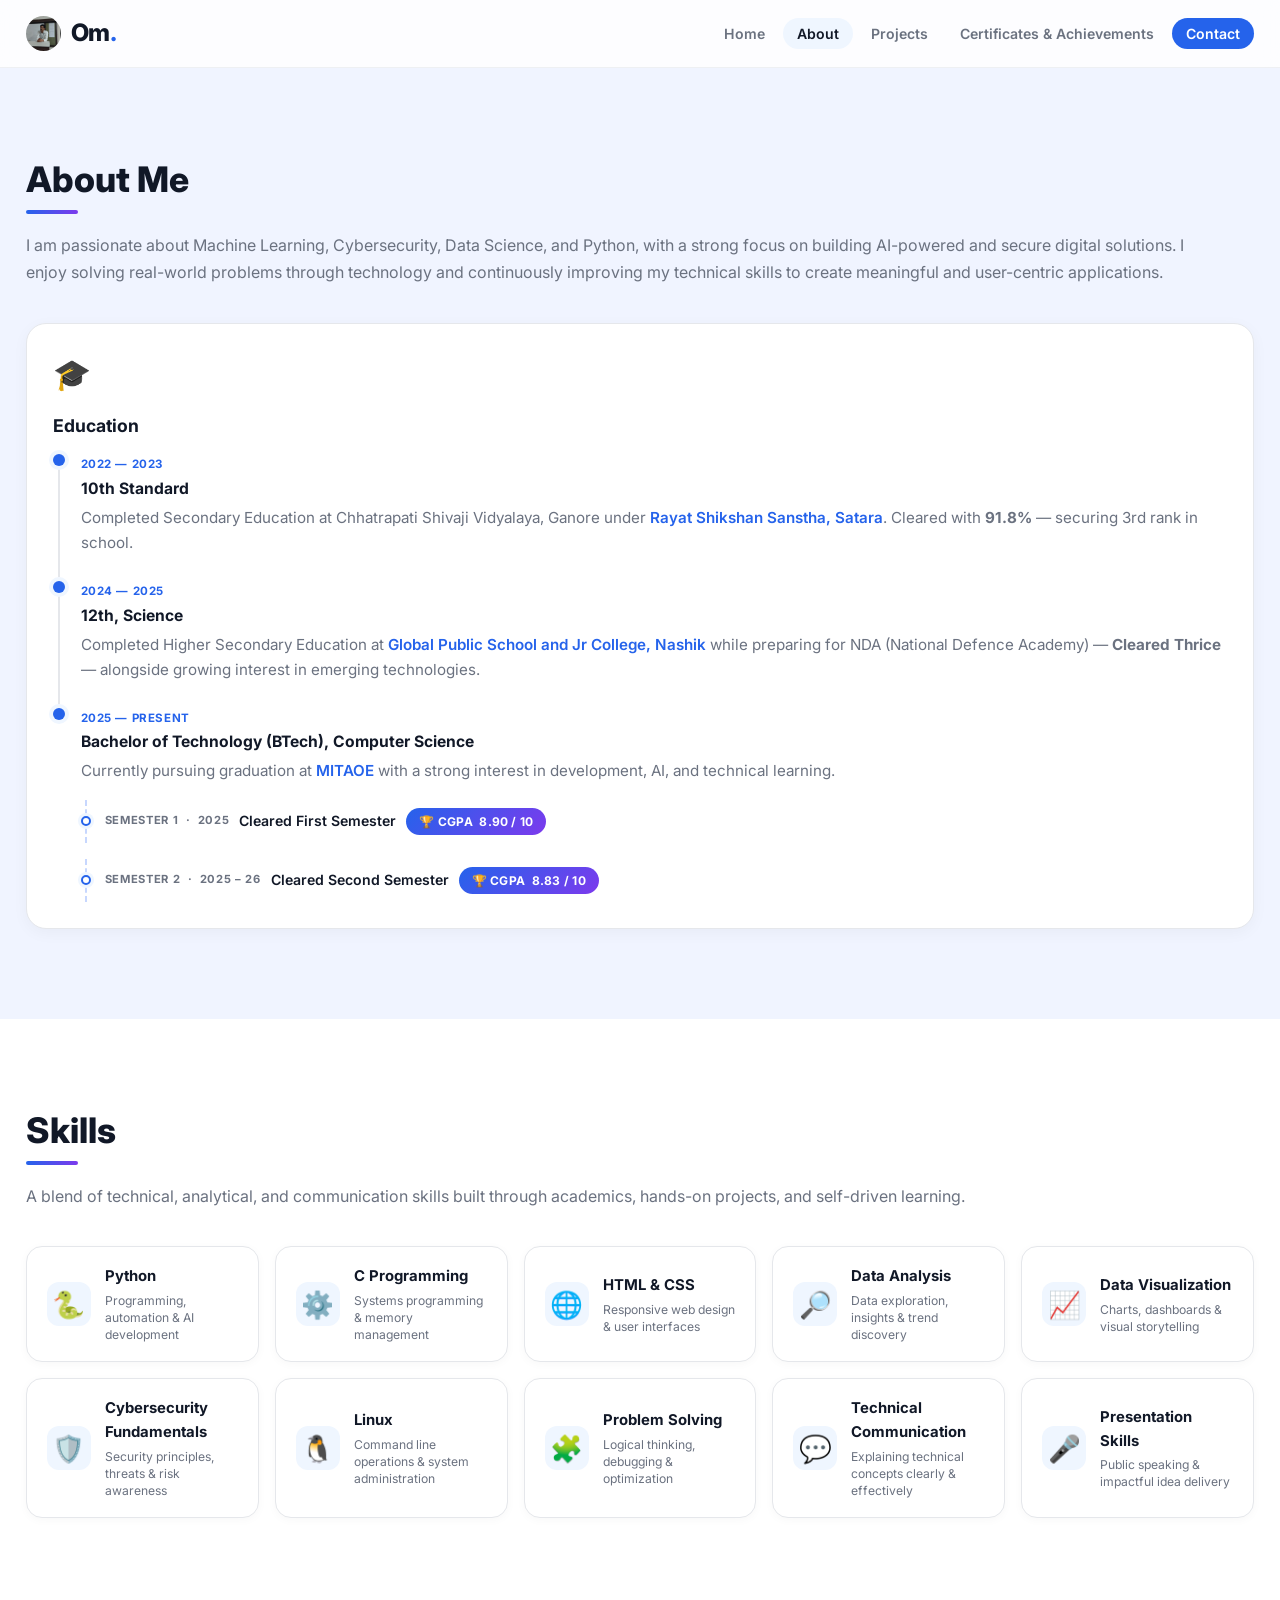
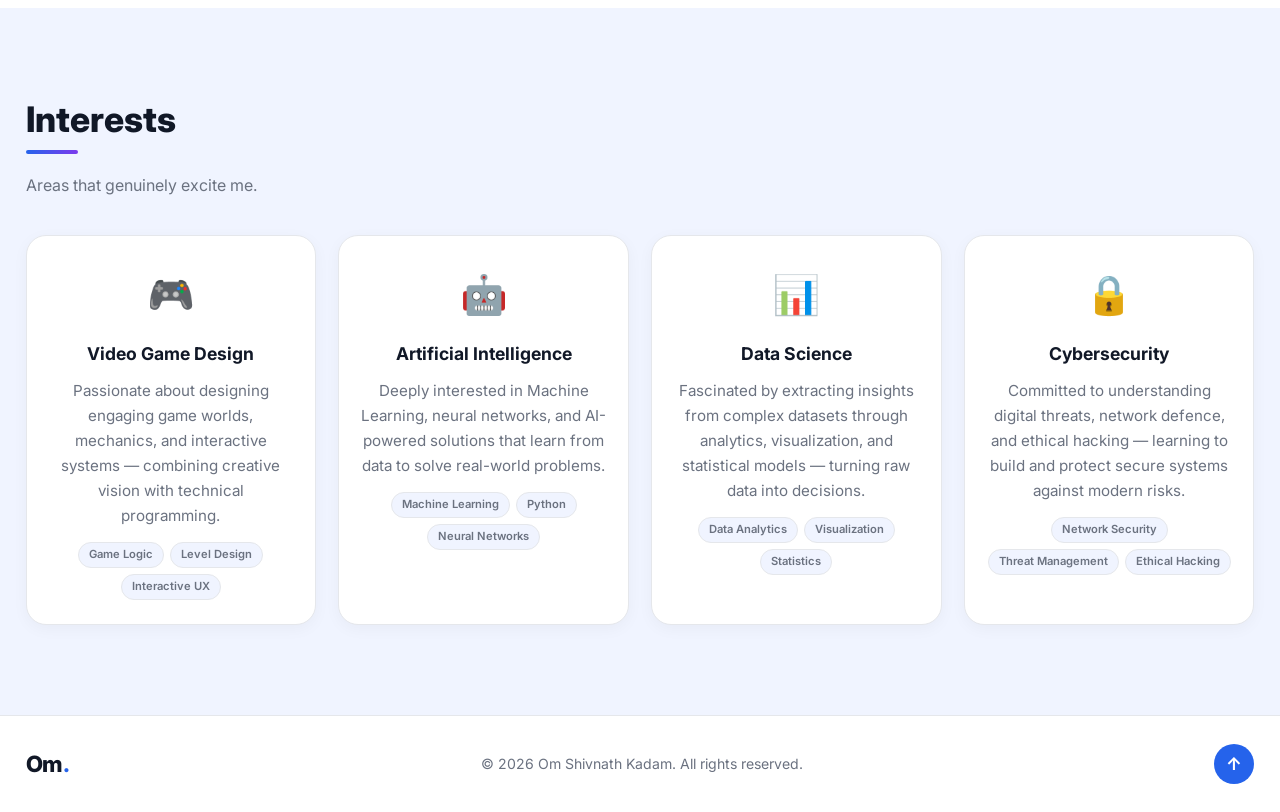
==== about.html @ 6ec116a8 "updated the final chnages" ====
<!DOCTYPE html>
<html lang="en">
<head>
  <meta charset="UTF-8" />
  <meta name="viewport" content="width=device-width, initial-scale=1.0" />
  <title>About | Om Shivnath Kadam</title>
  <link rel="preconnect" href="https://fonts.googleapis.com" />
  <link rel="preconnect" href="https://fonts.gstatic.com" crossorigin />
  <link href="https://fonts.googleapis.com/css2?family=Inter:wght@400;500;600;700;800&display=swap" rel="stylesheet" />
  <link rel="stylesheet" href="style.css" />
</head>
<body>

  <nav class="navbar" id="navbar">
    <div class="container nav-inner">
          <!-- Logo + Profile Image -->
    <div class="nav-brand">
      <img src="IMG-20251212-WA0064.jpg"
           alt="Om Kadam"
           class="nav-profile-img">
      <a href="index.html" class="nav-logo">Om<span>.</span></a>
    </div>
      <ul class="nav-links" id="navLinks">
        <li><a href="index.html">Home</a></li>
        <li><a href="about.html" class="active-link">About</a></li>
        <li><a href="projects.html">Projects</a></li>
        <li><a href="certificates.html">Certificates &amp; Achievements</a></li>
        <li><a href="contact.html" class="nav-cta">Contact</a></li>
      </ul>
      <button class="nav-toggle" id="navToggle" aria-label="Toggle navigation">
        <span></span><span></span><span></span>
      </button>
    </div>
  </nav>

  <!-- ABOUT / EDUCATION -->
  <section id="about">
    <div class="container">
      <div class="section-header">
        <h2 class="section-title">About Me</h2>
        <div class="title-underline"></div>
      </div>
      <p class="section-subtext">
        I am passionate about Machine Learning, Cybersecurity, Data Science, and Python, with a strong focus on building AI-powered and secure digital solutions.
        I enjoy solving real-world problems through technology and continuously improving my technical skills to create meaningful and user-centric applications.
      </p>
      <div class="grid grid-2">
        <div class="card card-hover card-full">
          <div class="card-icon">🎓</div>
          <h3>Education</h3>
          <div class="timeline">

            <div class="timeline-item">
              <div class="timeline-dot"></div>
              <div class="timeline-content">
                <span class="timeline-year">2022 — 2023</span>
                <h4 class="timeline-title">10th Standard</h4>
                <p class="timeline-text">
                  Completed Secondary Education at Chhatrapati Shivaji Vidyalaya, Ganore under
                  <a href="https://rayatshikshan.edu/" target="_blank" rel="noopener noreferrer" class="link">Rayat Shikshan Sanstha, Satara</a>.
                  Cleared with <b>91.8%</b> — securing 3rd rank in school.
                </p>
              </div>
            </div>

            <div class="timeline-item">
              <div class="timeline-dot"></div>
              <div class="timeline-content">
                <span class="timeline-year">2024 — 2025</span>
                <h4 class="timeline-title">12th, Science</h4>
                <p class="timeline-text">
                  Completed Higher Secondary Education at
                  <a href="https://www.globalpublicschool.us/" target="_blank" rel="noopener noreferrer" class="link">Global Public School and Jr College, Nashik</a>
                  while preparing for NDA (National Defence Academy) — <b>Cleared Thrice</b> — alongside growing interest in emerging technologies.
                </p>
              </div>
            </div>

            <div class="timeline-item">
              <div class="timeline-dot"></div>
              <div class="timeline-content">
                <span class="timeline-year">2025 — Present</span>
                <h4 class="timeline-title">Bachelor of Technology (BTech), Computer Science</h4>
                <p class="timeline-text">
                  Currently pursuing graduation at
                  <a href="https://mitaoe.ac.in/" target="_blank" rel="noopener noreferrer" class="link">MITAOE</a>
                  with a strong interest in development, AI, and technical learning.
                </p>

                <!-- Subbranch: Semester Achievements -->
                <div class="sub-timeline">
                  <div class="sub-item">
                    <div class="sub-dot"></div>
                    <div class="sub-body">
                      <span class="sub-semester">Semester 1 &nbsp;&middot;&nbsp; 2025</span>
                      <span class="sub-label">Cleared First Semester</span>
                      <span class="sgpa-badge">&#127942; CGPA &nbsp;8.90 / 10</span>
                    </div>
                  </div>
                </div>
                 <div class="sub-timeline">
                  <div class="sub-item">
                    <div class="sub-dot"></div>
                    <div class="sub-body">
                      <span class="sub-semester">Semester 2 &nbsp;&middot;&nbsp; 2025 &ndash; 26</span>
                      <span class="sub-label">Cleared Second Semester</span>
                      <span class="sgpa-badge">&#127942; CGPA &nbsp;8.83 / 10</span>
                    </div>
                  </div>
                </div>

              </div>
            </div>

          </div>
        </div>
      </div>
    </div>
  </section>

  <!-- SKILLS -->
  <section id="skills" class="section-alt">
    <div class="container">
      <div class="section-header">
        <h2 class="section-title">Skills</h2>
        <div class="title-underline"></div>
      </div>
      <p class="section-subtext">
        A blend of technical, analytical, and communication skills built through academics,
        hands-on projects, and self-driven learning.
      </p>

      <div class="skills-showcase">

        <div class="skill-tile">
          <div class="skill-tile-icon">🐍</div>
          <div>
            <span class="skill-tile-name">Python</span>
            <span class="skill-tile-desc">Programming, automation & AI development</span>
          </div>
        </div>

        <div class="skill-tile">
          <div class="skill-tile-icon">⚙️</div>
          <div>
            <span class="skill-tile-name">C Programming</span>
            <span class="skill-tile-desc">Systems programming & memory management</span>
          </div>
        </div>

        <div class="skill-tile">
          <div class="skill-tile-icon">🌐</div>
          <div>
            <span class="skill-tile-name">HTML &amp; CSS</span>
            <span class="skill-tile-desc">Responsive web design & user interfaces</span>
          </div>
        </div>

        <div class="skill-tile">
          <div class="skill-tile-icon">🔎</div>
          <div>
            <span class="skill-tile-name">Data Analysis</span>
            <span class="skill-tile-desc">Data exploration, insights & trend discovery</span>
          </div>
        </div>

        <div class="skill-tile">
          <div class="skill-tile-icon">📈</div>
          <div>
            <span class="skill-tile-name">Data Visualization</span>
            <span class="skill-tile-desc">Charts, dashboards & visual storytelling</span>
          </div>
        </div>

        <div class="skill-tile">
          <div class="skill-tile-icon">🛡️</div>
          <div>
            <span class="skill-tile-name">Cybersecurity Fundamentals</span>
            <span class="skill-tile-desc">Security principles, threats & risk awareness</span>
          </div>
        </div>

        <div class="skill-tile">
          <div class="skill-tile-icon">🐧</div>
          <div>
            <span class="skill-tile-name">Linux</span>
            <span class="skill-tile-desc">Command line operations & system administration</span>
          </div>
        </div>

        <div class="skill-tile">
          <div class="skill-tile-icon">🧩</div>
          <div>
            <span class="skill-tile-name">Problem Solving</span>
            <span class="skill-tile-desc">Logical thinking, debugging & optimization</span>
          </div>
        </div>

        <div class="skill-tile">
          <div class="skill-tile-icon">💬</div>
          <div>
            <span class="skill-tile-name">Technical Communication</span>
            <span class="skill-tile-desc">Explaining technical concepts clearly & effectively</span>
          </div>
        </div>

        <div class="skill-tile">
          <div class="skill-tile-icon">🎤</div>
          <div>
            <span class="skill-tile-name">Presentation Skills</span>
            <span class="skill-tile-desc">Public speaking & impactful idea delivery</span>
          </div>
        </div>

      </div>
    </div>
  </section>


  <!-- INTERESTS -->
  <section id="interests">
    <div class="container">
      <div class="section-header">
        <h2 class="section-title">Interests</h2>
        <div class="title-underline"></div>
      </div>
      <p class="section-subtext">
        Areas that genuinely excite me.
      </p>
      <div class="grid grid-4">
        <div class="card card-hover interest-card">
          <div class="interest-icon">&#127918;</div>
          <h3>Video Game Design</h3>
          <p>Passionate about designing engaging game worlds, mechanics, and interactive systems — combining creative vision with technical programming.</p>
          <div class="interest-tags">
            <span class="itag">Game Logic</span>
            <span class="itag">Level Design</span>
            <span class="itag">Interactive UX</span>
          </div>
        </div>

        <div class="card card-hover interest-card">
          <div class="interest-icon">&#129302;</div>
          <h3>Artificial Intelligence</h3>
          <p>Deeply interested in Machine Learning, neural networks, and AI-powered solutions that learn from data to solve real-world problems.</p>
          <div class="interest-tags">
            <span class="itag">Machine Learning</span>
            <span class="itag">Python</span>
            <span class="itag">Neural Networks</span>
          </div>
        </div>

        <div class="card card-hover interest-card">
          <div class="interest-icon">&#128202;</div>
          <h3>Data Science</h3>
          <p>Fascinated by extracting insights from complex datasets through analytics, visualization, and statistical models — turning raw data into decisions.</p>
          <div class="interest-tags">
            <span class="itag">Data Analytics</span>
            <span class="itag">Visualization</span>
            <span class="itag">Statistics</span>
          </div>
        </div>

        <div class="card card-hover interest-card">
          <div class="interest-icon">&#128274;</div>
          <h3>Cybersecurity</h3>
          <p>Committed to understanding digital threats, network defence, and ethical hacking — learning to build and protect secure systems against modern risks.</p>
          <div class="interest-tags">
            <span class="itag">Network Security</span>
            <span class="itag">Threat Management</span>
            <span class="itag">Ethical Hacking</span>
          </div>
        </div>

      </div>
    </div>
  </section>


  <!-- FOOTER -->
  <footer>
    <div class="container footer-inner">
      <p class="footer-logo">Om<span>.</span></p>
      <p class="footer-copy">&copy; 2026 Om Shivnath Kadam. All rights reserved.</p>
      <a href="index.html" class="back-to-top" title="Back to top">&#8593;</a>
    </div>
  </footer>


  <script>
    const navbar = document.getElementById('navbar');
    window.addEventListener('scroll', () => {
      navbar.classList.toggle('scrolled', window.scrollY > 40);
    }, { passive: true });

    const navToggle = document.getElementById('navToggle');
    const navLinks  = document.getElementById('navLinks');

    navToggle.addEventListener('click', () => {
      navLinks.classList.toggle('open');
      navToggle.classList.toggle('open');
    });

    navLinks.querySelectorAll('a').forEach(link => {
      link.addEventListener('click', () => {
        navLinks.classList.remove('open');
        navToggle.classList.remove('open');
      });
    });

    const revealObserver = new IntersectionObserver((entries) => {
      entries.forEach(entry => {
        if (entry.isIntersecting) {
          entry.target.classList.add('visible');
          revealObserver.unobserve(entry.target);
        }
      });
    }, { threshold: 0.1 });

    document.querySelectorAll('.card, .skill-tile').forEach((el, i) => {
      el.classList.add('reveal');
      el.style.transitionDelay = (i % 4) * 60 + 'ms';
      revealObserver.observe(el);
    });
  </script>

</body>
</html>
---- style.css ----
/* ─── GOOGLE FONTS ─── */
@import url('https://fonts.googleapis.com/css2?family=Inter:wght@400;500;600;700;800&display=swap');

/* ─── RESET & VARIABLES ─── */
*, *::before, *::after {
  margin: 0;
  padding: 0;
  box-sizing: border-box;
}

:root {
  --bg:          #f0f4ff;
  --bg-alt:      #ffffff;
  --card:        #ffffff;
  --text:        #111827;
  --muted:       #6b7280;
  --line:        #e5e7eb;
  --accent:      #2563eb;
  --accent-dark: #1d4ed8;
  --soft:        #eff6ff;
  --nav-h:       68px;

  /* cert category colours */
  --ai-bg:    #f3f0ff; --ai-col:   #7c3aed;
  --py-bg:    #f0fdf4; --py-col:   #059669;
  --data-bg:  #fffbeb; --data-col: #d97706;
  --sec-bg:   #fef2f2; --sec-col:  #dc2626;
  --oth-bg:   #f9fafb; --oth-col:  #6b7280;
}

html { scroll-behavior: smooth; }

body {
  font-family: 'Inter', Arial, Helvetica, sans-serif;
  background: var(--bg);
  color: var(--text);
  line-height: 1.6;
  padding-top: var(--nav-h);
}

/* ─── UTILITIES ─── */
.container {
  width: min(1300px, 96%);
  margin-inline: auto;
}

.gradient-text {
  background: linear-gradient(135deg, #2563eb 0%, #7c3aed 100%);
  -webkit-background-clip: text;
  -webkit-text-fill-color: transparent;
  background-clip: text;
}

.link {
  color: var(--accent);
  text-decoration: none;
  font-weight: 600;
}
.link:hover { text-decoration: underline; }

.section-header { margin-bottom: 10px; }

.section-title {
  font-size: 2.2rem;
  font-weight: 800;
  line-height: 1.2;
}

.title-underline {
  width: 52px;
  height: 4px;
  background: linear-gradient(90deg, var(--accent), #7c3aed);
  border-radius: 2px;
  margin-top: 10px;
  margin-bottom: 18px;
}

.section-subtext {
  color: var(--muted);
  max-width: 96%;
  margin-bottom: 36px;
  font-size: 1rem;
  line-height: 1.7;
}

section { padding: 90px 0; }

.section-alt { background: var(--bg-alt); }

/* ─── GRID ─── */
.grid   { display: grid; gap: 22px; }
.grid-2 { grid-template-columns: repeat(2, 1fr); }
.grid-3 { grid-template-columns: repeat(3, 1fr); }
.grid-4 { grid-template-columns: repeat(4, 1fr); }

/* makes a card span every column in its grid row */
.card-full { grid-column: 1 / -1; }

/* ─── CARD ─── */
.card {
  background: var(--card);
  border: 1px solid var(--line);
  border-radius: 20px;
  padding: 26px;
  box-shadow: 0 4px 16px rgba(0,0,0,0.04);
}

.card h3 {
  margin-bottom: 10px;
  font-size: 1.1rem;
  font-weight: 700;
}

.card p {
  color: var(--muted);
  font-size: 0.95rem;
  line-height: 1.65;
}

.card-hover { transition: transform 0.25s ease, box-shadow 0.25s ease; }
.card-hover:hover {
  transform: translateY(-5px);
  box-shadow: 0 18px 44px rgba(37, 99, 235, 0.11);
}

.card-icon {
  font-size: 1.9rem;
  margin-bottom: 14px;
}

/* ─── EDUCATION TIMELINE ─── */
.timeline {
  position: relative;
  margin-top: 6px;
}

.timeline-item {
  position: relative;
  display: flex;
  gap: 16px;
  padding-bottom: 22px;
}

.timeline-item:last-child {
  padding-bottom: 0;
}

/* vertical connecting line */
.timeline-item::before {
  content: '';
  position: absolute;
  left: 5px;
  top: 16px;
  bottom: 0;
  width: 2px;
  background: var(--line);
}

.timeline-item:last-child::before {
  display: none;
}

.timeline-dot {
  position: relative;
  flex-shrink: 0;
  width: 12px;
  height: 12px;
  margin-top: 4px;
  border-radius: 50%;
  background: var(--accent);
  box-shadow: 0 0 0 4px var(--soft);
  z-index: 1;
}

.timeline-content { flex: 1; }

.timeline-year {
  display: inline-block;
  font-size: 0.72rem;
  font-weight: 700;
  text-transform: uppercase;
  letter-spacing: 0.05em;
  color: var(--accent);
  margin-bottom: 4px;
}

.timeline-title {
  font-size: 0.98rem;
  font-weight: 700;
  color: var(--text);
  margin-bottom: 6px;
  line-height: 1.35;
}

.timeline-text {
  color: var(--muted);
  font-size: 0.92rem;
  line-height: 1.6;
}

/* ─── NAVBAR ─── */
.navbar {
  position: fixed;
  inset: 0 0 auto 0;
  z-index: 1000;
  height: var(--nav-h);
  background: rgba(255,255,255,0.82);
  -webkit-backdrop-filter: blur(14px);
  backdrop-filter: blur(14px);
  border-bottom: 1px solid rgba(229,231,235,0.6);
  transition: box-shadow 0.3s ease, background 0.3s ease;
}

.navbar.scrolled {
  box-shadow: 0 4px 24px rgba(0,0,0,0.07);
  background: rgba(255,255,255,0.97);
}

.nav-inner {
  height: 100%;
  display: flex;
  align-items: center;
  justify-content: space-between;
}

.nav-logo {
  font-size: 1.5rem;
  font-weight: 800;
  color: var(--text);
  text-decoration: none;
  letter-spacing: -0.02em;
}
.nav-logo span { color: var(--accent); }

.nav-links {
  list-style: none;
  display: flex;
  gap: 4px;
  align-items: center;
}

.nav-links a {
  text-decoration: none;
  color: var(--muted);
  font-weight: 600;
  font-size: 0.88rem;
  padding: 7px 14px;
  border-radius: 999px;
  transition: color 0.2s, background 0.2s;
}

.nav-links a:hover {
  color: var(--text);
  background: var(--soft);
}

.nav-cta {
  background: var(--accent) !important;
  color: #fff !important;
}
.nav-cta:hover {
  background: var(--accent-dark) !important;
}

/* active page indicator in nav */
.nav-links a.active-link {
  color: var(--text);
  background: var(--soft);
}
.nav-links a.nav-cta.active-link {
  background: var(--accent-dark) !important;
}

/* hamburger */
.nav-toggle {
  display: none;
  flex-direction: column;
  gap: 5px;
  background: none;
  border: none;
  cursor: pointer;
  padding: 6px;
}
.nav-brand {
  display: flex;
  align-items: center;
  gap: 10px;
}

.nav-profile-img {
  width: 35px;
  height: 35px;
  min-width: 35px;
  border-radius: 50%;
  object-fit: cover;
  display: block;
}
.nav-toggle span {
  display: block;
  width: 24px;
  height: 2px;
  background: var(--text);
  border-radius: 2px;
  transition: all 0.3s ease;
}
.nav-toggle.open span:nth-child(1) { transform: rotate(45deg) translate(5px, 5px); }
.nav-toggle.open span:nth-child(2) { opacity: 0; }
.nav-toggle.open span:nth-child(3) { transform: rotate(-45deg) translate(5px, -5px); }

/* ─── HERO / HEADER ─── */
header {
  background: linear-gradient(135deg, #ffffff 0%, #eef4ff 55%, #f3f0ff 100%);
  border-bottom: 1px solid var(--line);
}

.hero {
  display: grid;
  grid-template-columns: 1fr 1fr;
  gap: 30px;
  align-items: center;
  padding: 80px 0;
  min-height: calc(100vh - var(--nav-h));
}

.hero-eyebrow {
  display: inline-block;
  background: var(--soft);
  color: var(--accent);
  border: 1px solid #dbeafe;
  padding: 6px 16px;
  border-radius: 999px;
  font-size: 0.85rem;
  font-weight: 600;
  margin-bottom: 20px;
}

.hero-text h1 {
  font-size: 3.6rem;
  font-weight: 800;
  line-height: 1.1;
  margin-bottom: 14px;
  letter-spacing: -0.03em;
}

.hero-text h2 {
  font-size: 0.95rem;
  color: var(--muted);
  font-weight: 500;
  margin-bottom: 22px;
  line-height: 1.5;
}

.hero-text p {
  font-size: 1.05rem;
  color: var(--muted);
  max-width: 540px;
  margin-bottom: 30px;
  line-height: 1.75;
}

.buttons {
  display: flex;
  gap: 12px;
  flex-wrap: wrap;
  margin-bottom: 40px;
}

.btn {
  display: inline-block;
  text-decoration: none;
  padding: 12px 26px;
  border-radius: 999px;
  font-weight: 700;
  font-size: 0.9rem;
  border: 2px solid transparent;
  transition: all 0.25s ease;
}

.btn-primary {
  background: var(--accent);
  color: #fff;
  border-color: var(--accent);
}
.btn-primary:hover {
  background: var(--accent-dark);
  border-color: var(--accent-dark);
  transform: translateY(-2px);
  box-shadow: 0 8px 22px rgba(37,99,235,0.28);
}

.btn-secondary {
  background: transparent;
  color: var(--accent);
  border-color: var(--accent);
}
.btn-secondary:hover {
  background: var(--accent);
  color: #fff;
  transform: translateY(-2px);
}

.btn-ghost {
  background: var(--card);
  color: var(--text);
  border-color: var(--line);
}
.btn-ghost:hover {
  border-color: var(--accent);
  color: var(--accent);
  transform: translateY(-2px);
}

.hero-stats {
  display: flex;
  gap: 34px;
}

.stat { display: flex; flex-direction: column; gap: 2px; }

.stat-num {
  font-size: 1.9rem;
  font-weight: 800;
  color: var(--accent);
  line-height: 1;
}

.stat-label {
  font-size: 0.78rem;
  color: var(--muted);
  font-weight: 500;
}

/* hero right card */
.hero-card {
  background: var(--card);
  border: 1px solid var(--line);
  border-radius: 28px;
  padding: 26px;
  box-shadow: 0 20px 55px rgba(37,99,235,0.09);
}

.profile-box {
  height: 320px;
  border-radius: 20px;
  background: linear-gradient(135deg, #dbeafe, #bfdbfe, #eff6ff);
  overflow: hidden;
}

.profile-image {
  width: 100%;
  height: 100%;
  object-fit: cover;
  display: block;
}

.quick-info {
  margin-top: 16px;
  display: grid;
  gap: 10px;
}

.quick-info div {
  padding: 12px 16px;
  border-radius: 14px;
  background: #f8fafc;
  border: 1px solid var(--line);
  font-size: 0.88rem;
  color: var(--muted);
}

/* ─── SKILLS ─── */
.skills-grid {
  display: grid;
  grid-template-columns: repeat(3, 1fr);
  gap: 22px;
}

.skill-group-title {
  font-size: 0.8rem;
  font-weight: 700;
  color: var(--muted);
  text-transform: uppercase;
  letter-spacing: 0.06em;
  margin-bottom: 16px;
}

.skill-list {
  display: flex;
  flex-wrap: wrap;
  gap: 10px;
}

.skill {
  background: var(--soft);
  color: var(--accent);
  border: 1px solid #dbeafe;
  padding: 8px 16px;
  border-radius: 999px;
  font-weight: 600;
  font-size: 0.87rem;
  transition: all 0.2s ease;
  cursor: default;
}
.skill:hover {
  background: var(--accent);
  color: #fff;
  border-color: var(--accent);
}

/* ─── PROJECTS ─── */
.project-card {
  display: flex;
  flex-direction: column;
}

.project-icon { font-size: 2.2rem; margin-bottom: 14px; }

.project-tags {
  display: flex;
  gap: 8px;
  flex-wrap: wrap;
  margin-top: auto;
  padding-top: 14px;
}

.tag {
  font-size: 0.76rem;
  font-weight: 600;
  background: var(--bg);
  color: var(--muted);
  border: 1px solid var(--line);
  padding: 4px 12px;
  border-radius: 999px;
}

/* ─── CERTIFICATES ─── */
.cert-filters {
  display: flex;
  gap: 10px;
  flex-wrap: wrap;
  margin-bottom: 32px;
}

.filter-btn {
  padding: 9px 20px;
  border-radius: 999px;
  border: 2px solid var(--line);
  background: var(--card);
  color: var(--muted);
  font-family: 'Inter', sans-serif;
  font-weight: 600;
  font-size: 0.86rem;
  cursor: pointer;
  transition: all 0.2s ease;
}
.filter-btn:hover { border-color: var(--accent); color: var(--accent); }
.filter-btn.active {
  border-color: var(--accent);
  background: var(--accent);
  color: #fff;
}

.cert-grid {
  display: grid;
  grid-template-columns: repeat(auto-fill, minmax(255px, 1fr));
  gap: 22px;
}

.cert-card {
  background: var(--card);
  border: 1px solid var(--line);
  border-radius: 20px;
  overflow: hidden;
  box-shadow: 0 4px 16px rgba(0,0,0,0.04);
  transition: transform 0.28s ease, box-shadow 0.28s ease;
}
.cert-card:hover {
  transform: translateY(-6px);
  box-shadow: 0 22px 48px rgba(37,99,235,0.13);
}

.cert-img-wrap {
  position: relative;
  height: 170px;
  overflow: hidden;
  background: linear-gradient(135deg, #dbeafe 0%, #eff6ff 100%);
}

.cert-placeholder {
  position: absolute;
  inset: 0;
  display: flex;
  align-items: center;
  justify-content: center;
  font-size: 3rem;
  opacity: 0.55;
  z-index: 0;
}

.cert-img {
  position: absolute;
  inset: 0;
  width: 100%;
  height: 100%;
  object-fit: cover;
  z-index: 1;
  transition: transform 0.3s ease;
}
.cert-card:hover .cert-img { transform: scale(1.05); }

.cert-overlay {
  position: absolute;
  inset: 0;
  background: rgba(37,99,235,0.84);
  display: flex;
  align-items: center;
  justify-content: center;
  opacity: 0;
  transition: opacity 0.28s ease;
  z-index: 2;
}
.cert-card:hover .cert-overlay { opacity: 1; }

.cert-view-btn {
  color: #fff;
  font-weight: 700;
  font-size: 0.85rem;
  border: 2px solid #fff;
  padding: 8px 22px;
  border-radius: 999px;
  letter-spacing: 0.03em;
  text-decoration: none;
  cursor: pointer;
}

.cert-info { padding: 15px 18px 18px; }

.cert-badge {
  display: inline-block;
  font-size: 0.69rem;
  font-weight: 700;
  text-transform: uppercase;
  letter-spacing: 0.07em;
  padding: 4px 10px;
  border-radius: 999px;
  margin-bottom: 8px;
}
.cert-badge.ai       { background: var(--ai-bg);   color: var(--ai-col);   }
.cert-badge.python   { background: var(--py-bg);   color: var(--py-col);   }
.cert-badge.data     { background: var(--data-bg); color: var(--data-col); }
.cert-badge.security { background: var(--sec-bg);  color: var(--sec-col);  }
.cert-badge.other    { background: var(--oth-bg);  color: var(--oth-col);  }

.cert-name {
  font-size: 0.95rem;
  font-weight: 700;
  color: var(--text);
  margin-bottom: 4px;
  line-height: 1.35;
}

.cert-issuer {
  font-size: 0.8rem;
  color: var(--muted);
  font-weight: 500;
}

/* ─── INTERESTS ─── */
.interest-card {
  text-align: center;
  padding: 32px 20px;
}

.interest-icon {
  font-size: 2.4rem;
  margin-bottom: 14px;
}

/* ─── CONTACT ─── */
.contact-layout {
  display: grid;
  grid-template-columns: 1fr 1fr;
  gap: 24px;
  align-items: start;
}

.contact-info-card h3 {
  font-size: 1.25rem;
  font-weight: 700;
  margin-bottom: 22px;
}

.contact-items {
  display: flex;
  flex-direction: column;
  gap: 18px;
}

.contact-item {
  display: flex;
  align-items: flex-start;
  gap: 14px;
}

.contact-icon { font-size: 1.25rem; flex-shrink: 0; margin-top: 2px; }

.contact-label {
  display: block;
  font-size: 0.72rem;
  font-weight: 700;
  text-transform: uppercase;
  letter-spacing: 0.06em;
  color: var(--muted);
  margin-bottom: 2px;
}

.contact-value {
  font-size: 0.95rem;
  font-weight: 500;
  color: var(--text);
  text-decoration: none;
}
a.contact-value { color: var(--accent); }
a.contact-value:hover { text-decoration: underline; }

.social-links {
  display: flex;
  gap: 12px;
  margin-top: 26px;
  flex-wrap: wrap;
}

.social-btn {
  display: inline-flex;
  align-items: center;
  gap: 8px;
  padding: 10px 18px;
  border-radius: 12px;
  border: 1px solid var(--line);
  text-decoration: none;
  color: var(--text);
  font-size: 0.87rem;
  font-weight: 600;
  transition: all 0.2s ease;
  background: var(--bg);
}
.social-btn:hover {
  background: var(--accent);
  color: #fff;
  border-color: var(--accent);
  transform: translateY(-2px);
}

/* contact note card */
.contact-note-card {
  background: linear-gradient(135deg, var(--soft), #f3f0ff);
  border-color: #dbeafe;
  display: flex;
  flex-direction: column;
  justify-content: center;
  align-items: center;
  text-align: center;
  padding: 40px 30px;
  gap: 14px;
}

.contact-note-card .big-icon { font-size: 3rem; }

.contact-note-card h3 {
  font-size: 1.2rem;
  font-weight: 700;
  color: var(--text);
  margin-bottom: 0;
}

.contact-note-card p {
  color: var(--muted);
  font-size: 0.95rem;
}

/* ─── FOOTER ─── */
footer {
  background: var(--card);
  border-top: 1px solid var(--line);
  padding: 28px 0;
}

.footer-inner {
  display: flex;
  align-items: center;
  justify-content: space-between;
  flex-wrap: wrap;
  gap: 12px;
}

.footer-logo {
  font-size: 1.4rem;
  font-weight: 800;
  color: var(--text);
  letter-spacing: -0.02em;
}
.footer-logo span { color: var(--accent); }

.footer-copy {
  color: var(--muted);
  font-size: 0.88rem;
}

.back-to-top {
  display: flex;
  align-items: center;
  justify-content: center;
  width: 40px;
  height: 40px;
  background: var(--accent);
  color: #fff;
  border-radius: 50%;
  text-decoration: none;
  font-size: 1.1rem;
  font-weight: 700;
  transition: all 0.2s ease;
}
.back-to-top:hover {
  background: var(--accent-dark);
  transform: translateY(-2px);
}

/* ─── SCROLL REVEAL ─── */
.reveal {
  opacity: 0;
  transform: translateY(22px);
  transition: opacity 0.5s ease, transform 0.5s ease;
}
.reveal.visible {
  opacity: 1;
  transform: translateY(0);
}

/* ─── RESPONSIVE ─── */
@media (max-width: 1024px) {
  .grid-4 { grid-template-columns: repeat(2, 1fr); }
}

@media (max-width: 900px) {
  .hero {
    grid-template-columns: 1fr;
    min-height: 0;
    padding: 50px 0 60px;
    gap: 40px;
  }

  .hero-text h1 { font-size: 2.6rem; }

  .grid-2,
  .grid-3,
  .skills-grid,
  .contact-layout { grid-template-columns: 1fr; }

  /* mobile nav */
  .nav-links {
    position: fixed;
    top: var(--nav-h);
    left: 0;
    right: 0;
    background: #fff;
    border-bottom: 1px solid var(--line);
    flex-direction: column;
    padding: 14px;
    gap: 4px;
    display: none;
    box-shadow: 0 10px 28px rgba(0,0,0,0.07);
  }
  .nav-links.open { display: flex; }
  .nav-toggle { display: flex; }
  .nav-links a { padding: 10px 16px; border-radius: 12px; }
}

@media (max-width: 640px) {
  .hero-text h1 { font-size: 2.1rem; }
  .hero-stats   { gap: 22px; }
  .section-title { font-size: 1.9rem; }
  .grid-4       { grid-template-columns: 1fr; }
  .footer-inner { flex-direction: column; text-align: center; }
  .cert-filters { gap: 8px; }
  .filter-btn   { padding: 7px 14px; font-size: 0.82rem; }
}
.btn-contact { margin-top: 8px; }
/* ─── PAGE HEADER ─── */
.page-header {
  background: linear-gradient(135deg, #ffffff 0%, #eef4ff 60%, #f3f0ff 100%);
  border-bottom: 1px solid var(--line);
  padding: 52px 0 44px;
}

.page-eyebrow {
  display: flex;
  align-items: center;
  gap: 6px;
  font-size: 0.78rem;
  font-weight: 600;
  color: var(--muted);
  margin-bottom: 14px;
}
.page-eyebrow a { color: var(--accent); text-decoration: none; }
.page-eyebrow a:hover { text-decoration: underline; }
.page-eyebrow span { color: var(--muted); }

.page-heading {
  font-size: 2.8rem;
  font-weight: 800;
  letter-spacing: -0.02em;
  margin-bottom: 12px;
  line-height: 1.15;
}

.page-lead {
  color: var(--muted);
  font-size: 1rem;
  max-width: 580px;
  line-height: 1.75;
}

/* ─── EDUCATION SUBBRANCH ─── */
.sub-timeline {
  margin-top: 16px;
  margin-left: 4px;
  padding-left: 18px;
  border-left: 2px dashed #c7d7fe;
}

.sub-item {
  display: flex;
  align-items: center;
  gap: 14px;
  padding: 8px 0;
}

.sub-dot {
  width: 10px;
  height: 10px;
  border-radius: 50%;
  background: #fff;
  border: 2.5px solid var(--accent);
  flex-shrink: 0;
  margin-left: -24px;
  box-shadow: 0 0 0 3px var(--soft);
}

.sub-body {
  display: flex;
  align-items: center;
  gap: 10px;
  flex-wrap: wrap;
}

.sub-semester {
  font-size: 0.7rem;
  font-weight: 700;
  color: var(--muted);
  text-transform: uppercase;
  letter-spacing: 0.06em;
}

.sub-label {
  font-size: 0.88rem;
  font-weight: 600;
  color: var(--text);
}

.sgpa-badge {
  display: inline-block;
  background: linear-gradient(135deg, var(--accent) 0%, #7c3aed 100%);
  color: #fff;
  font-size: 0.75rem;
  font-weight: 700;
  padding: 4px 13px;
  border-radius: 999px;
  letter-spacing: 0.02em;
}

/* ─── SKILLS SHOWCASE ─── */
.skills-showcase {
  display: grid;
  grid-template-columns: repeat(auto-fill, minmax(210px, 1fr));
  gap: 16px;
}

.skill-tile {
  display: flex;
  align-items: center;
  gap: 14px;
  background: var(--card);
  border: 1px solid var(--line);
  border-radius: 16px;
  padding: 18px 20px;
  box-shadow: 0 2px 10px rgba(0,0,0,0.03);
  transition: all 0.25s ease;
  cursor: default;
}

.skill-tile:hover {
  border-color: var(--accent);
  box-shadow: 0 8px 26px rgba(37,99,235,0.1);
  transform: translateY(-3px);
}

.skill-tile-icon {
  font-size: 1.65rem;
  flex-shrink: 0;
  width: 44px;
  height: 44px;
  display: flex;
  align-items: center;
  justify-content: center;
  background: var(--soft);
  border-radius: 12px;
}

.skill-tile-name {
  font-size: 0.93rem;
  font-weight: 700;
  color: var(--text);
  display: block;
  margin-bottom: 3px;
}

.skill-tile-desc {
  font-size: 0.76rem;
  color: var(--muted);
  display: block;
  line-height: 1.4;
}

/* ─── INTEREST TAGS ─── */
.interest-tags {
  display: flex;
  flex-wrap: wrap;
  gap: 6px;
  margin-top: 14px;
  justify-content: center;
}

.itag {
  font-size: 0.7rem;
  font-weight: 600;
  padding: 3px 10px;
  border-radius: 999px;
  background: var(--bg);
  color: var(--muted);
  border: 1px solid var(--line);
}

/* interest-card gets a bit more height room */
.interest-card { padding: 28px 20px 24px; }

@media (max-width: 900px) {
  .skills-showcase { grid-template-columns: repeat(2, 1fr); }
  .page-heading    { font-size: 2.2rem; }
}

@media (max-width: 640px) {
  .skills-showcase { grid-template-columns: 1fr; }
  .page-heading    { font-size: 1.9rem; }
}
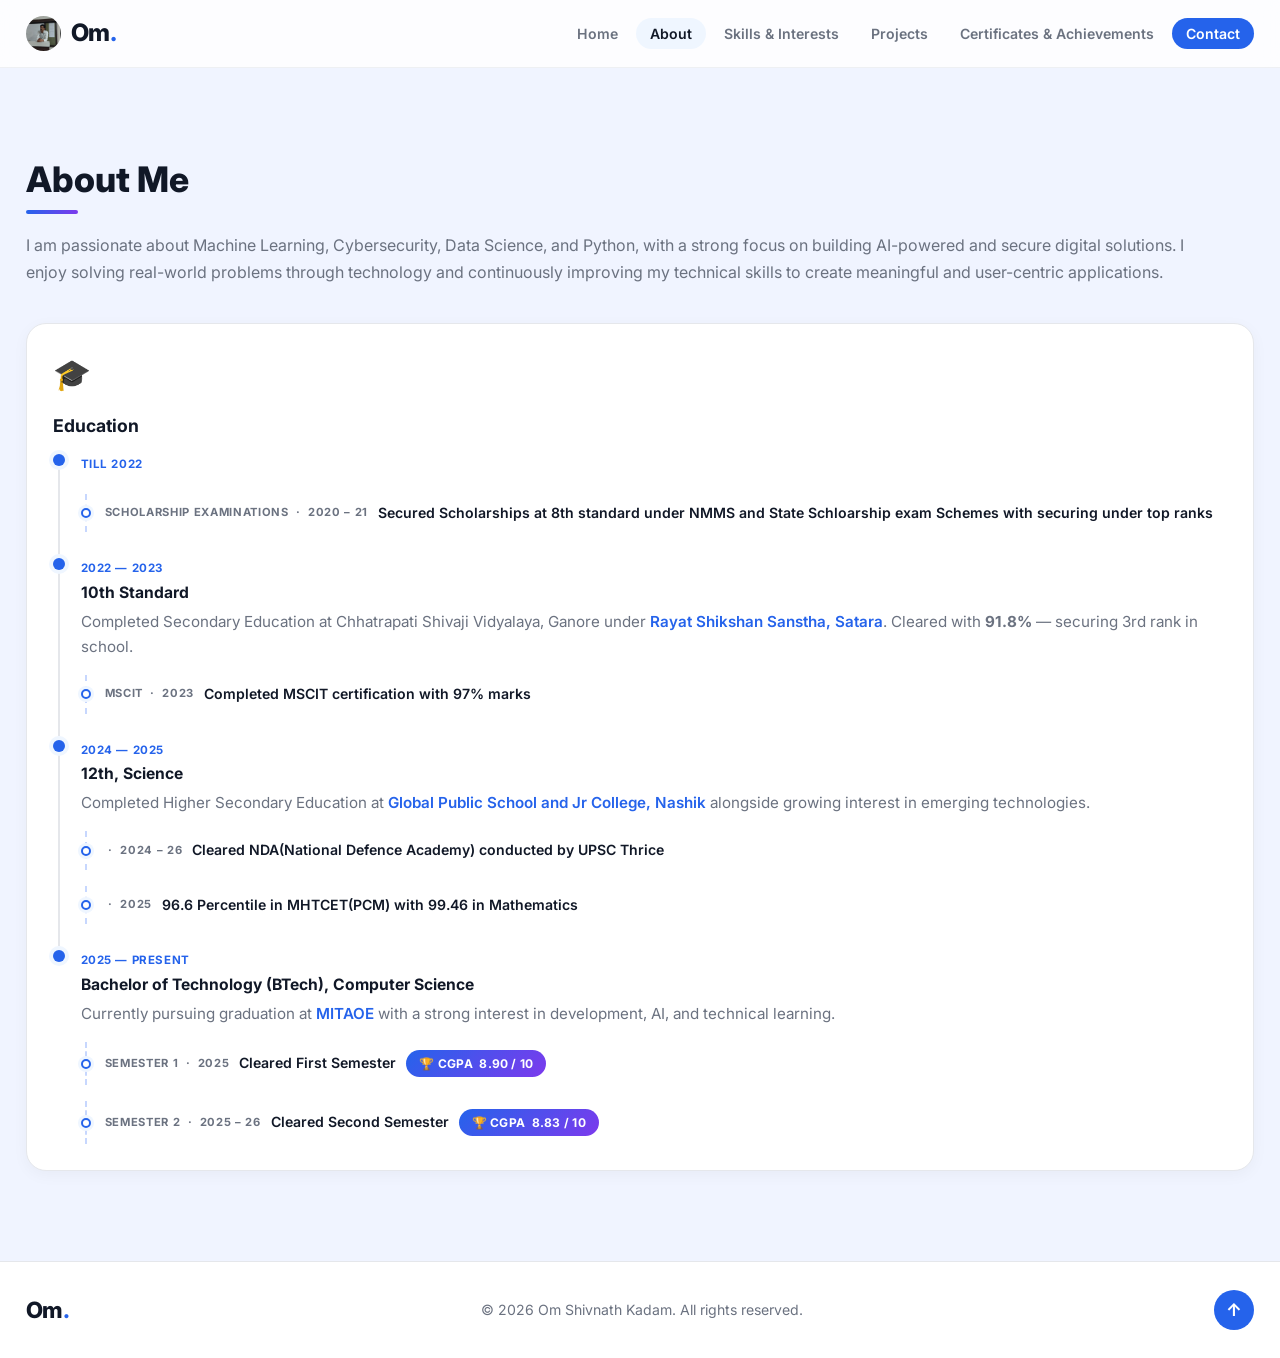
==== commit ce2f3cb3: "created different page for skills and interests. Updated the About me section" ====
--- a/about.html
+++ b/about.html
@@ -23,6 +23,7 @@
       <ul class="nav-links" id="navLinks">
         <li><a href="index.html">Home</a></li>
         <li><a href="about.html" class="active-link">About</a></li>
+        <li><a href="Skills.html">Skills &amp; Interests</a></li>
         <li><a href="projects.html">Projects</a></li>
         <li><a href="certificates.html">Certificates &amp; Achievements</a></li>
         <li><a href="contact.html" class="nav-cta">Contact</a></li>
@@ -49,6 +50,21 @@
           <div class="card-icon">🎓</div>
           <h3>Education</h3>
           <div class="timeline">
+            <div class="timeline-item">
+              <div class="timeline-dot"></div>
+              <div class="timeline-content">
+                <span class="timeline-year">Till 2022</span>
+                <div class="sub-timeline">
+                  <div class="sub-item">
+                    <div class="sub-dot"></div>
+                    <div class="sub-body">
+                      <span class="sub-semester">Scholarship Examinations &nbsp;&middot;&nbsp; 2020 &ndash; 21</span>
+                      <span class="sub-label">Secured Scholarships at 8th standard under NMMS and State Schloarship exam Schemes with securing under top ranks</span>
+                    </div>
+                  </div>
+                </div>
+              </div>
+            </div>
 
             <div class="timeline-item">
               <div class="timeline-dot"></div>
@@ -60,6 +76,15 @@
                   <a href="https://rayatshikshan.edu/" target="_blank" rel="noopener noreferrer" class="link">Rayat Shikshan Sanstha, Satara</a>.
                   Cleared with <b>91.8%</b> — securing 3rd rank in school.
                 </p>
+                <div class="sub-timeline">
+                  <div class="sub-item">
+                    <div class="sub-dot"></div>
+                    <div class="sub-body">
+                      <span class="sub-semester">MSCIT &nbsp;&middot;&nbsp; 2023</span>
+                      <span class="sub-label">Completed MSCIT certification with 97% marks</span>
+                    </div>
+                  </div>
+                </div>
               </div>
             </div>
 
@@ -71,8 +96,26 @@
                 <p class="timeline-text">
                   Completed Higher Secondary Education at
                   <a href="https://www.globalpublicschool.us/" target="_blank" rel="noopener noreferrer" class="link">Global Public School and Jr College, Nashik</a>
-                  while preparing for NDA (National Defence Academy) — <b>Cleared Thrice</b> — alongside growing interest in emerging technologies.
+                  alongside growing interest in emerging technologies.
                 </p>
+                <div class="sub-timeline">
+                  <div class="sub-item">
+                    <div class="sub-dot"></div>
+                    <div class="sub-body">
+                      <span class="sub-semester"> &nbsp;&middot;&nbsp; 2024 &ndash; 26</span>
+                      <span class="sub-label">Cleared NDA(National Defence Academy) conducted by UPSC Thrice</span>
+                    </div>
+                  </div>
+                </div>
+                <div class="sub-timeline">
+                  <div class="sub-item">
+                    <div class="sub-dot"></div>
+                    <div class="sub-body">
+                      <span class="sub-semester"> &nbsp;&middot;&nbsp; 2025</span>
+                      <span class="sub-label">96.6 Percentile in MHTCET(PCM) with 99.46 in Mathematics</span>
+                    </div>
+                  </div>
+                </div>
               </div>
             </div>
 
@@ -117,165 +160,6 @@
       </div>
     </div>
   </section>
-
-  <!-- SKILLS -->
-  <section id="skills" class="section-alt">
-    <div class="container">
-      <div class="section-header">
-        <h2 class="section-title">Skills</h2>
-        <div class="title-underline"></div>
-      </div>
-      <p class="section-subtext">
-        A blend of technical, analytical, and communication skills built through academics,
-        hands-on projects, and self-driven learning.
-      </p>
-
-      <div class="skills-showcase">
-
-        <div class="skill-tile">
-          <div class="skill-tile-icon">🐍</div>
-          <div>
-            <span class="skill-tile-name">Python</span>
-            <span class="skill-tile-desc">Programming, automation & AI development</span>
-          </div>
-        </div>
-
-        <div class="skill-tile">
-          <div class="skill-tile-icon">⚙️</div>
-          <div>
-            <span class="skill-tile-name">C Programming</span>
-            <span class="skill-tile-desc">Systems programming & memory management</span>
-          </div>
-        </div>
-
-        <div class="skill-tile">
-          <div class="skill-tile-icon">🌐</div>
-          <div>
-            <span class="skill-tile-name">HTML &amp; CSS</span>
-            <span class="skill-tile-desc">Responsive web design & user interfaces</span>
-          </div>
-        </div>
-
-        <div class="skill-tile">
-          <div class="skill-tile-icon">🔎</div>
-          <div>
-            <span class="skill-tile-name">Data Analysis</span>
-            <span class="skill-tile-desc">Data exploration, insights & trend discovery</span>
-          </div>
-        </div>
-
-        <div class="skill-tile">
-          <div class="skill-tile-icon">📈</div>
-          <div>
-            <span class="skill-tile-name">Data Visualization</span>
-            <span class="skill-tile-desc">Charts, dashboards & visual storytelling</span>
-          </div>
-        </div>
-
-        <div class="skill-tile">
-          <div class="skill-tile-icon">🛡️</div>
-          <div>
-            <span class="skill-tile-name">Cybersecurity Fundamentals</span>
-            <span class="skill-tile-desc">Security principles, threats & risk awareness</span>
-          </div>
-        </div>
-
-        <div class="skill-tile">
-          <div class="skill-tile-icon">🐧</div>
-          <div>
-            <span class="skill-tile-name">Linux</span>
-            <span class="skill-tile-desc">Command line operations & system administration</span>
-          </div>
-        </div>
-
-        <div class="skill-tile">
-          <div class="skill-tile-icon">🧩</div>
-          <div>
-            <span class="skill-tile-name">Problem Solving</span>
-            <span class="skill-tile-desc">Logical thinking, debugging & optimization</span>
-          </div>
-        </div>
-
-        <div class="skill-tile">
-          <div class="skill-tile-icon">💬</div>
-          <div>
-            <span class="skill-tile-name">Technical Communication</span>
-            <span class="skill-tile-desc">Explaining technical concepts clearly & effectively</span>
-          </div>
-        </div>
-
-        <div class="skill-tile">
-          <div class="skill-tile-icon">🎤</div>
-          <div>
-            <span class="skill-tile-name">Presentation Skills</span>
-            <span class="skill-tile-desc">Public speaking & impactful idea delivery</span>
-          </div>
-        </div>
-
-      </div>
-    </div>
-  </section>
-
-
-  <!-- INTERESTS -->
-  <section id="interests">
-    <div class="container">
-      <div class="section-header">
-        <h2 class="section-title">Interests</h2>
-        <div class="title-underline"></div>
-      </div>
-      <p class="section-subtext">
-        Areas that genuinely excite me.
-      </p>
-      <div class="grid grid-4">
-        <div class="card card-hover interest-card">
-          <div class="interest-icon">&#127918;</div>
-          <h3>Video Game Design</h3>
-          <p>Passionate about designing engaging game worlds, mechanics, and interactive systems — combining creative vision with technical programming.</p>
-          <div class="interest-tags">
-            <span class="itag">Game Logic</span>
-            <span class="itag">Level Design</span>
-            <span class="itag">Interactive UX</span>
-          </div>
-        </div>
-
-        <div class="card card-hover interest-card">
-          <div class="interest-icon">&#129302;</div>
-          <h3>Artificial Intelligence</h3>
-          <p>Deeply interested in Machine Learning, neural networks, and AI-powered solutions that learn from data to solve real-world problems.</p>
-          <div class="interest-tags">
-            <span class="itag">Machine Learning</span>
-            <span class="itag">Python</span>
-            <span class="itag">Neural Networks</span>
-          </div>
-        </div>
-
-        <div class="card card-hover interest-card">
-          <div class="interest-icon">&#128202;</div>
-          <h3>Data Science</h3>
-          <p>Fascinated by extracting insights from complex datasets through analytics, visualization, and statistical models — turning raw data into decisions.</p>
-          <div class="interest-tags">
-            <span class="itag">Data Analytics</span>
-            <span class="itag">Visualization</span>
-            <span class="itag">Statistics</span>
-          </div>
-        </div>
-
-        <div class="card card-hover interest-card">
-          <div class="interest-icon">&#128274;</div>
-          <h3>Cybersecurity</h3>
-          <p>Committed to understanding digital threats, network defence, and ethical hacking — learning to build and protect secure systems against modern risks.</p>
-          <div class="interest-tags">
-            <span class="itag">Network Security</span>
-            <span class="itag">Threat Management</span>
-            <span class="itag">Ethical Hacking</span>
-          </div>
-        </div>
-
-      </div>
-    </div>
-  </section>
-
 
   <!-- FOOTER -->
   <footer>
